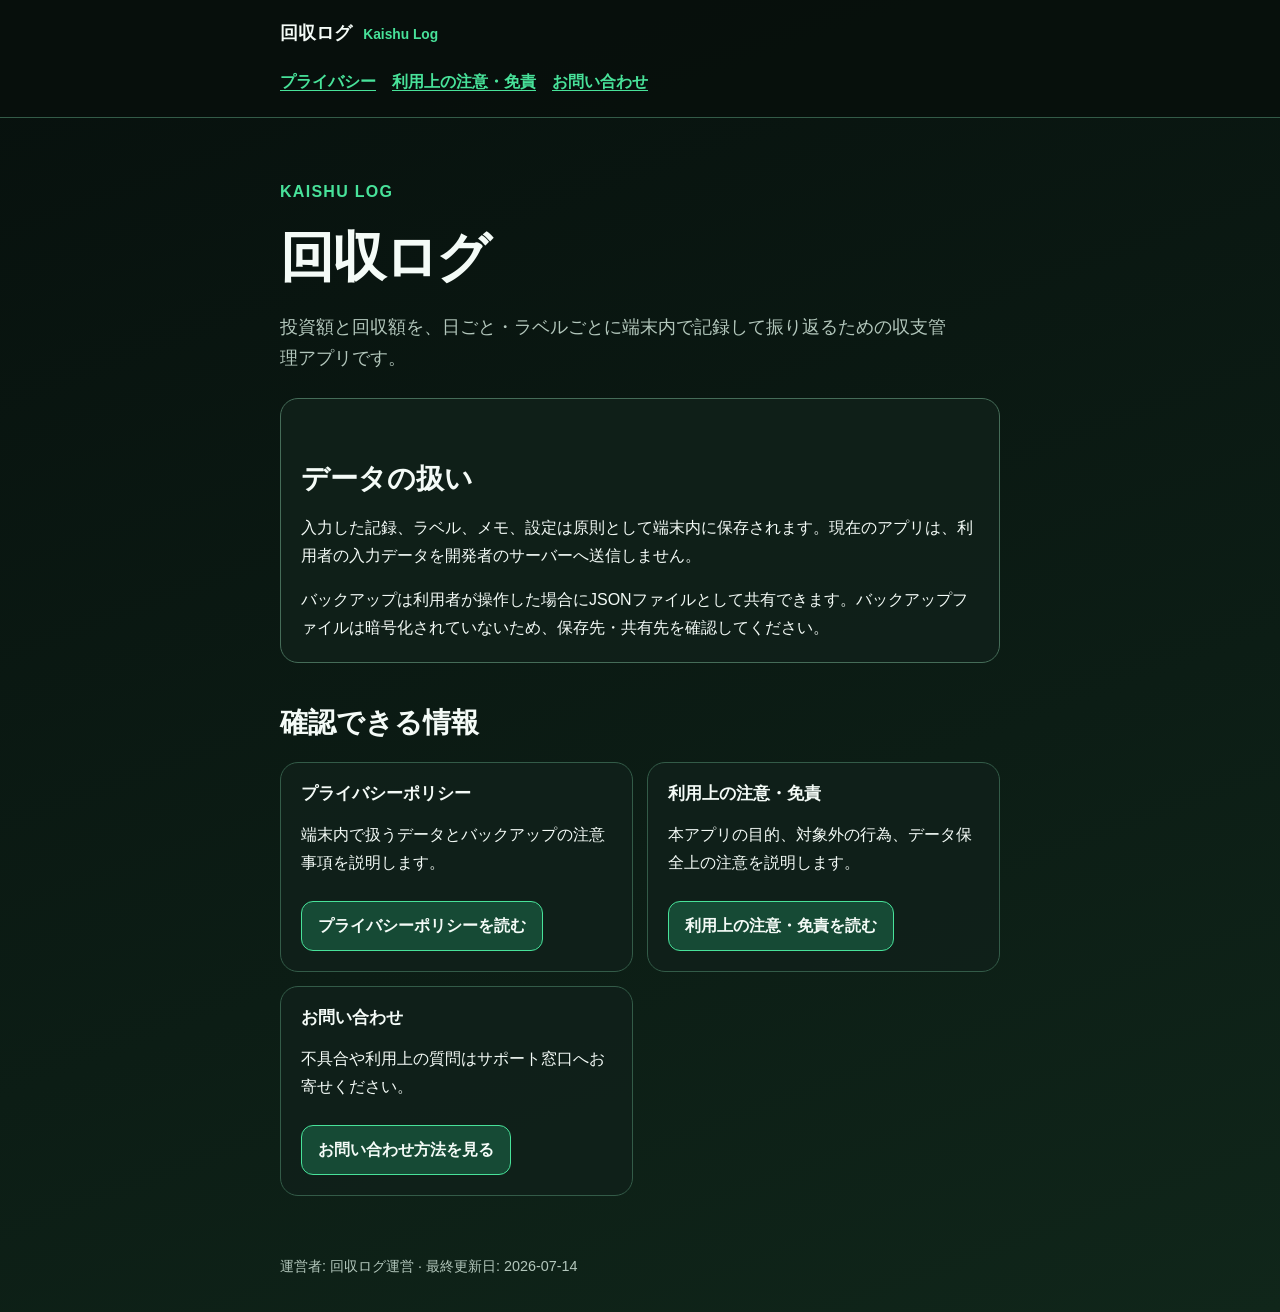
==== index.html @ 7d1dc89b "Publish Kaishu Log legal and support site" ====
<!doctype html>
<html lang="ja">
  <head>
    <meta charset="utf-8">
    <meta name="viewport" content="width=device-width, initial-scale=1">
    <meta name="description" content="回収ログは、投資額と回収額を端末内で記録・集計する収支管理アプリです。">
    <link rel="canonical" href="https://yu01blc.github.io/kaishu-log-site/">
    <link rel="icon" href="assets/favicon.svg" type="image/svg+xml">
    <link rel="stylesheet" href="assets/styles.css">
    <title>回収ログ | Kaishu Log</title>
  </head>
  <body>
    <a class="skip-link" href="#main">本文へ移動</a>
    <header>
      <div class="header-inner">
        <a class="brand" href="https://yu01blc.github.io/kaishu-log-site/">回収ログ <span>Kaishu Log</span></a>
        <nav aria-label="主要メニュー"><ul><li><a href="https://yu01blc.github.io/kaishu-log-site/privacy/">プライバシー</a></li><li><a href="https://yu01blc.github.io/kaishu-log-site/terms/">利用上の注意・免責</a></li><li><a href="https://yu01blc.github.io/kaishu-log-site/support/">お問い合わせ</a></li></ul></nav>
      </div>
    </header>
    <main id="main">
      <p class="eyebrow">Kaishu Log</p>
      <h1>回収ログ</h1>
      <p class="lead">投資額と回収額を、日ごと・ラベルごとに端末内で記録して振り返るための収支管理アプリです。</p>
      <section class="notice" aria-labelledby="data-notice"><h2 id="data-notice">データの扱い</h2><p>入力した記録、ラベル、メモ、設定は原則として端末内に保存されます。現在のアプリは、利用者の入力データを開発者のサーバーへ送信しません。</p><p>バックアップは利用者が操作した場合にJSONファイルとして共有できます。バックアップファイルは暗号化されていないため、保存先・共有先を確認してください。</p></section>
      <section aria-labelledby="links"><h2 id="links">確認できる情報</h2><div class="card-grid"><article class="card"><h3>プライバシーポリシー</h3><p>端末内で扱うデータとバックアップの注意事項を説明します。</p><a class="button-link" href="https://yu01blc.github.io/kaishu-log-site/privacy/">プライバシーポリシーを読む</a></article><article class="card"><h3>利用上の注意・免責</h3><p>本アプリの目的、対象外の行為、データ保全上の注意を説明します。</p><a class="button-link" href="https://yu01blc.github.io/kaishu-log-site/terms/">利用上の注意・免責を読む</a></article><article class="card"><h3>お問い合わせ</h3><p>不具合や利用上の質問はサポート窓口へお寄せください。</p><a class="button-link" href="https://yu01blc.github.io/kaishu-log-site/support/">お問い合わせ方法を見る</a></article></div></section>
    </main>
    <footer><p>運営者: 回収ログ運営 · 最終更新日: 2026-07-14</p></footer>
  </body>
</html>
---- assets/styles.css ----
:root {
  color-scheme: light dark;
  --bg: #07100d;
  --surface: #102019;
  --surface-raised: #173126;
  --text: #f4fbf7;
  --muted: #b3c7bc;
  --accent: #48e29a;
  --accent-strong: #0fbd67;
  --border: #335b48;
  --focus: #ffe36e;
  --danger: #ffd2d8;
  --max-width: 720px;
}

* { box-sizing: border-box; }
html { background: var(--bg); }
body {
  margin: 0;
  background: linear-gradient(160deg, #07100d 0%, #0c1d15 62%, #10261a 100%);
  color: var(--text);
  font-family: -apple-system, BlinkMacSystemFont, "Hiragino Sans", "Yu Gothic", "Noto Sans JP", sans-serif;
  font-size: 16px;
  line-height: 1.75;
  text-wrap: pretty;
}
a { color: var(--accent); text-underline-offset: 0.2em; }
a:hover { color: #a4ffd0; }
a:focus-visible, button:focus-visible { outline: 3px solid var(--focus); outline-offset: 4px; border-radius: 4px; }
header { border-bottom: 1px solid var(--border); background: rgb(7 16 13 / 92%); }
.header-inner, main, footer { width: min(100% - 32px, var(--max-width)); margin-inline: auto; }
.header-inner { padding: 18px 0 14px; }
.brand { color: var(--text); font-weight: 800; font-size: 1.1rem; text-decoration: none; }
.brand span { color: var(--accent); font-size: 0.86rem; font-weight: 700; margin-left: 0.4rem; }
nav ul { display: flex; flex-wrap: wrap; gap: 4px 16px; margin: 12px 0 0; padding: 0; list-style: none; }
nav a { display: inline-block; padding: 7px 0; font-weight: 700; }
main { padding: 44px 0 58px; }
h1, h2, h3 { line-height: 1.32; text-wrap: balance; }
h1 { margin: 0; font-size: clamp(2rem, 7vw, 3.4rem); letter-spacing: -0.04em; }
h2 { margin: 42px 0 12px; font-size: clamp(1.35rem, 4vw, 1.75rem); }
h3 { margin: 24px 0 6px; font-size: 1.05rem; }
p, li { overflow-wrap: anywhere; }
.eyebrow { color: var(--accent); font-weight: 800; letter-spacing: 0.08em; text-transform: uppercase; }
.lead { max-width: 42rem; color: var(--muted); font-size: 1.12rem; }
.notice, .card { border: 1px solid var(--border); border-radius: 18px; background: rgb(16 32 25 / 92%); padding: 20px; }
.notice { margin-top: 24px; border-color: #456c58; }
.card-grid { display: grid; gap: 14px; margin-top: 20px; }
.card h2, .card h3 { margin-top: 0; }
.card p:last-child, .notice p:last-child { margin-bottom: 0; }
.button-link { display: inline-flex; align-items: center; min-height: 48px; margin-top: 8px; padding: 10px 16px; border: 1px solid var(--accent); border-radius: 12px; background: var(--accent-muted, #164a35); color: var(--text); font-weight: 800; text-decoration: none; }
.button-link:hover { background: #245d43; color: var(--text); }
.meta { color: var(--muted); font-size: 0.94rem; }
.skip-link { position: absolute; left: 12px; top: -80px; z-index: 10; padding: 10px 14px; border-radius: 8px; background: var(--focus); color: #101010; font-weight: 800; }
.skip-link:focus { top: 12px; }
footer { padding-bottom: 32px; color: var(--muted); font-size: 0.9rem; }
footer p { margin: 0; }
@media (min-width: 620px) { .card-grid { grid-template-columns: repeat(2, minmax(0, 1fr)); } }
@media (prefers-reduced-motion: reduce) { *, *::before, *::after { scroll-behavior: auto !important; transition-duration: 0.01ms !important; animation-duration: 0.01ms !important; } }
@media (forced-colors: active) { .notice, .card, .button-link { border: 1px solid CanvasText; } }
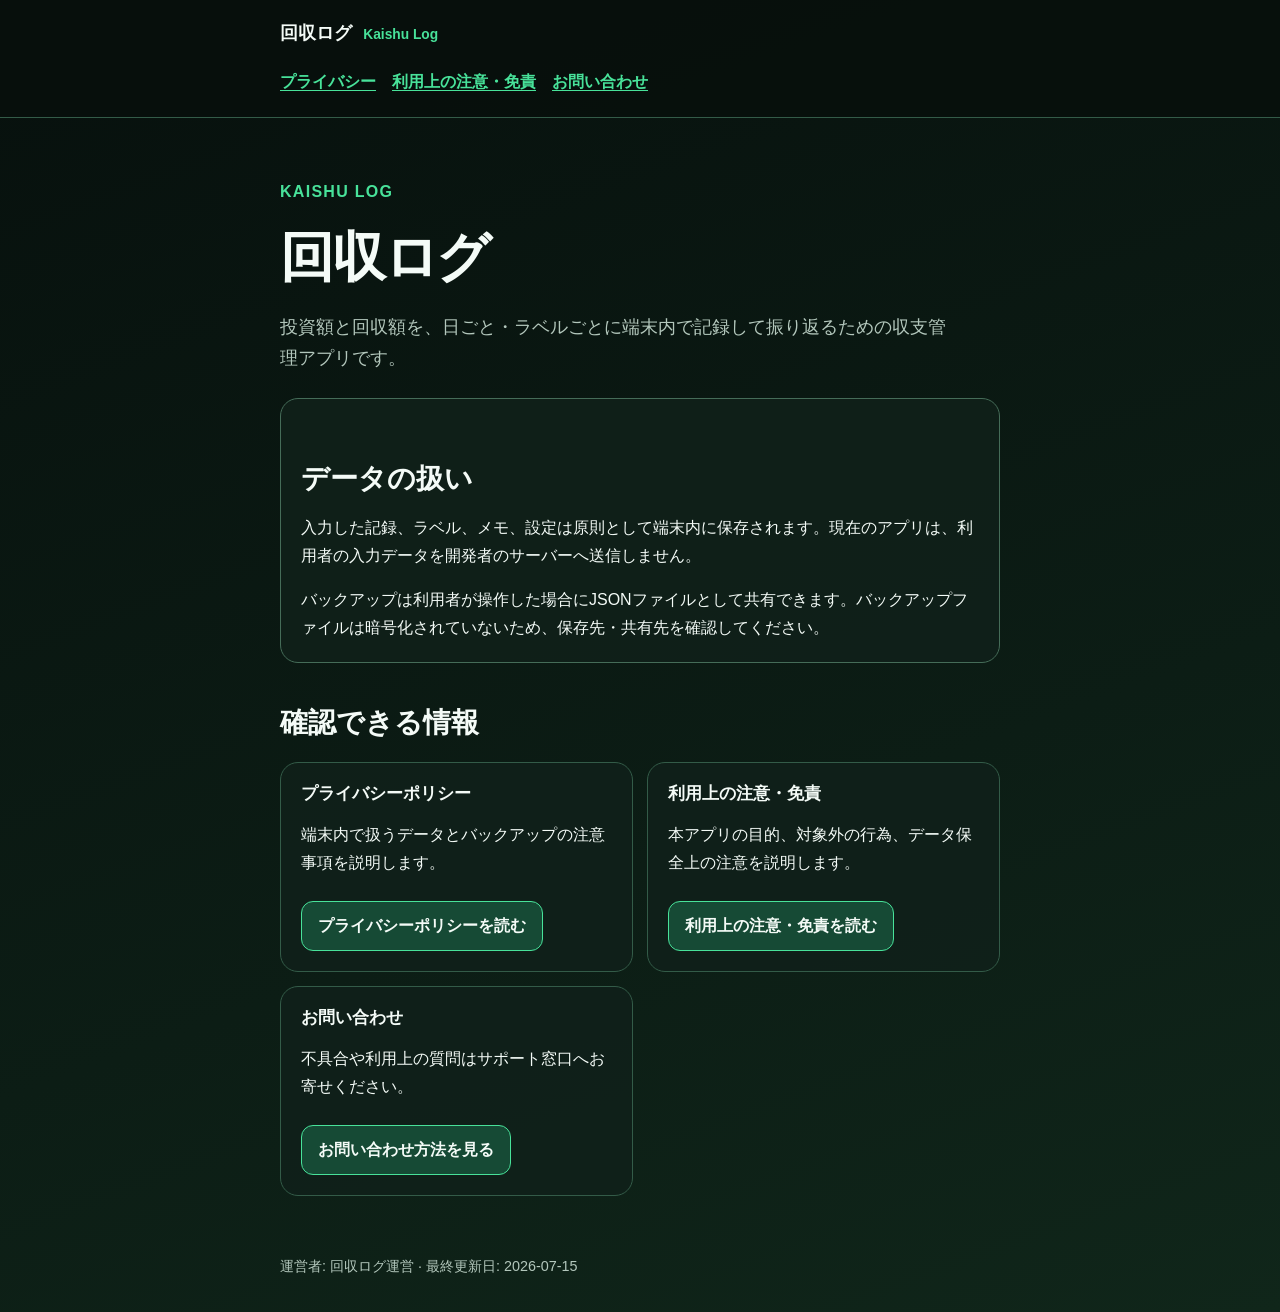
==== commit 252e4969: "Use actual Pages publication date in legal pages" ====
--- a/index.html
+++ b/index.html
@@ -24,6 +24,6 @@
       <section class="notice" aria-labelledby="data-notice"><h2 id="data-notice">データの扱い</h2><p>入力した記録、ラベル、メモ、設定は原則として端末内に保存されます。現在のアプリは、利用者の入力データを開発者のサーバーへ送信しません。</p><p>バックアップは利用者が操作した場合にJSONファイルとして共有できます。バックアップファイルは暗号化されていないため、保存先・共有先を確認してください。</p></section>
       <section aria-labelledby="links"><h2 id="links">確認できる情報</h2><div class="card-grid"><article class="card"><h3>プライバシーポリシー</h3><p>端末内で扱うデータとバックアップの注意事項を説明します。</p><a class="button-link" href="https://yu01blc.github.io/kaishu-log-site/privacy/">プライバシーポリシーを読む</a></article><article class="card"><h3>利用上の注意・免責</h3><p>本アプリの目的、対象外の行為、データ保全上の注意を説明します。</p><a class="button-link" href="https://yu01blc.github.io/kaishu-log-site/terms/">利用上の注意・免責を読む</a></article><article class="card"><h3>お問い合わせ</h3><p>不具合や利用上の質問はサポート窓口へお寄せください。</p><a class="button-link" href="https://yu01blc.github.io/kaishu-log-site/support/">お問い合わせ方法を見る</a></article></div></section>
     </main>
-    <footer><p>運営者: 回収ログ運営 · 最終更新日: 2026-07-14</p></footer>
+    <footer><p>運営者: 回収ログ運営 · 最終更新日: 2026-07-15</p></footer>
   </body>
 </html>
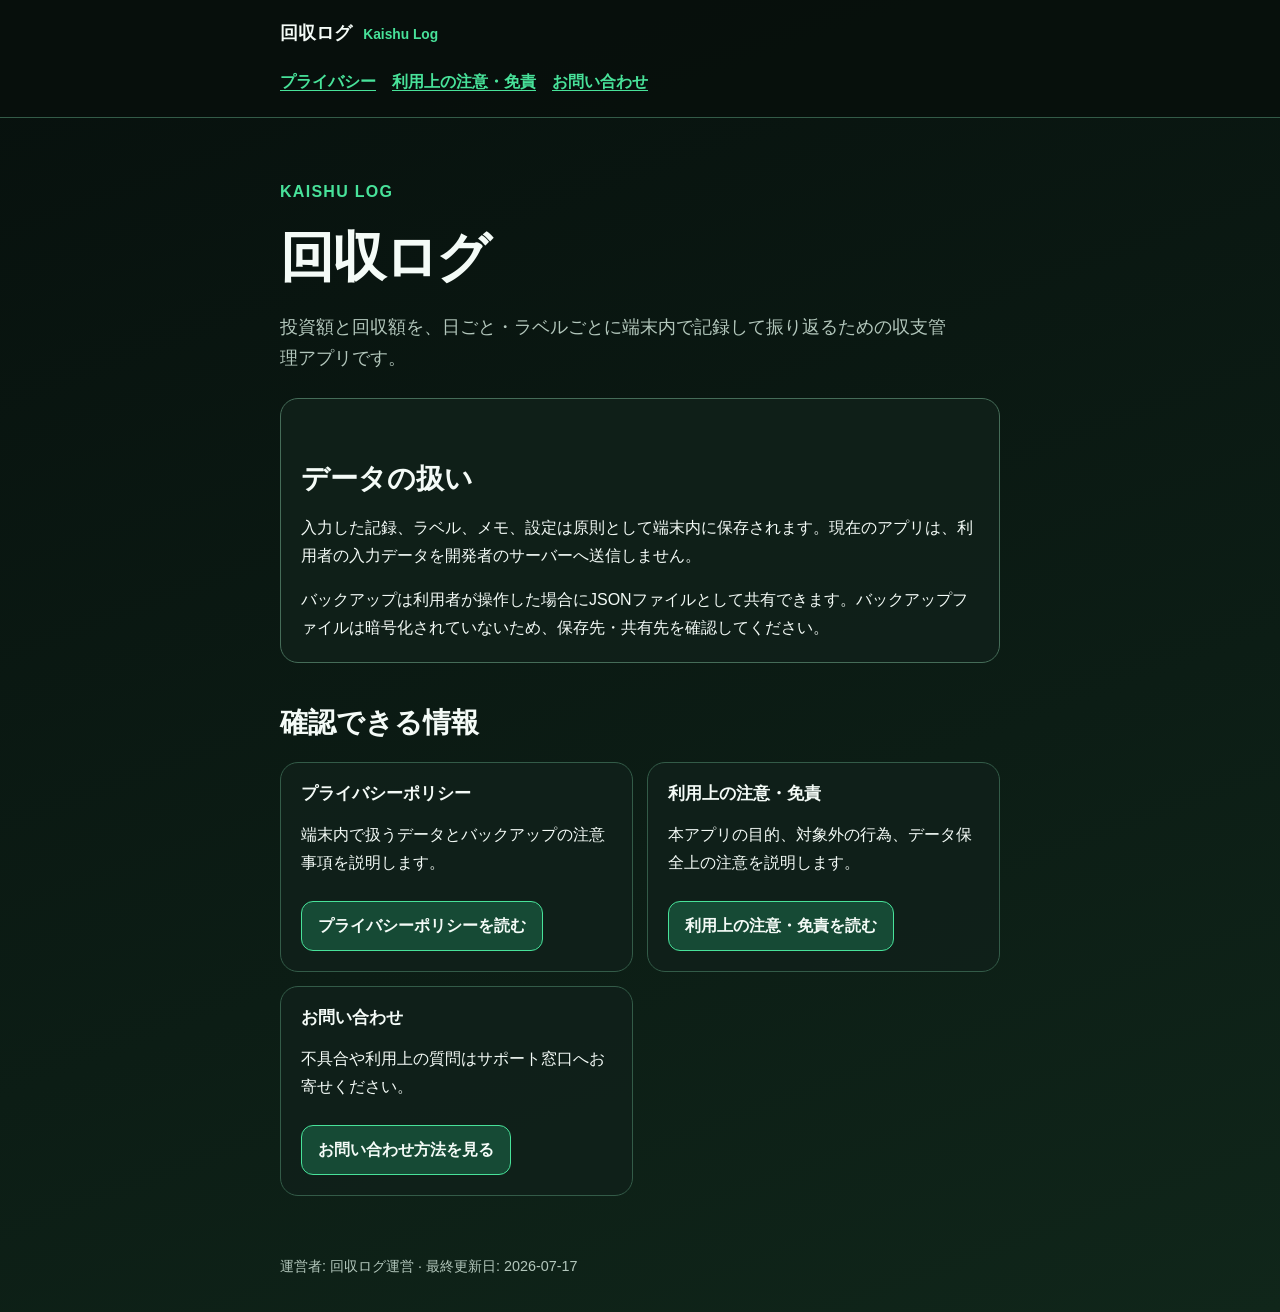
==== commit ed5deaa6: "Align public legal update dates" ====
--- a/index.html
+++ b/index.html
@@ -24,6 +24,6 @@
       <section class="notice" aria-labelledby="data-notice"><h2 id="data-notice">データの扱い</h2><p>入力した記録、ラベル、メモ、設定は原則として端末内に保存されます。現在のアプリは、利用者の入力データを開発者のサーバーへ送信しません。</p><p>バックアップは利用者が操作した場合にJSONファイルとして共有できます。バックアップファイルは暗号化されていないため、保存先・共有先を確認してください。</p></section>
       <section aria-labelledby="links"><h2 id="links">確認できる情報</h2><div class="card-grid"><article class="card"><h3>プライバシーポリシー</h3><p>端末内で扱うデータとバックアップの注意事項を説明します。</p><a class="button-link" href="https://yu01blc.github.io/kaishu-log-site/privacy/">プライバシーポリシーを読む</a></article><article class="card"><h3>利用上の注意・免責</h3><p>本アプリの目的、対象外の行為、データ保全上の注意を説明します。</p><a class="button-link" href="https://yu01blc.github.io/kaishu-log-site/terms/">利用上の注意・免責を読む</a></article><article class="card"><h3>お問い合わせ</h3><p>不具合や利用上の質問はサポート窓口へお寄せください。</p><a class="button-link" href="https://yu01blc.github.io/kaishu-log-site/support/">お問い合わせ方法を見る</a></article></div></section>
     </main>
-    <footer><p>運営者: 回収ログ運営 · 最終更新日: 2026-07-15</p></footer>
+    <footer><p>運営者: 回収ログ運営 · 最終更新日: 2026-07-17</p></footer>
   </body>
 </html>
--- a/assets/styles.css
+++ b/assets/styles.css
@@ -13,47 +13,207 @@
   --max-width: 720px;
 }
 
-* { box-sizing: border-box; }
-html { background: var(--bg); }
+* {
+  box-sizing: border-box;
+}
+html {
+  background: var(--bg);
+}
 body {
   margin: 0;
   background: linear-gradient(160deg, #07100d 0%, #0c1d15 62%, #10261a 100%);
   color: var(--text);
-  font-family: -apple-system, BlinkMacSystemFont, "Hiragino Sans", "Yu Gothic", "Noto Sans JP", sans-serif;
+  font-family:
+    -apple-system, BlinkMacSystemFont, "Hiragino Sans", "Yu Gothic",
+    "Noto Sans JP", sans-serif;
   font-size: 16px;
   line-height: 1.75;
   text-wrap: pretty;
 }
-a { color: var(--accent); text-underline-offset: 0.2em; }
-a:hover { color: #a4ffd0; }
-a:focus-visible, button:focus-visible { outline: 3px solid var(--focus); outline-offset: 4px; border-radius: 4px; }
-header { border-bottom: 1px solid var(--border); background: rgb(7 16 13 / 92%); }
-.header-inner, main, footer { width: min(100% - 32px, var(--max-width)); margin-inline: auto; }
-.header-inner { padding: 18px 0 14px; }
-.brand { color: var(--text); font-weight: 800; font-size: 1.1rem; text-decoration: none; }
-.brand span { color: var(--accent); font-size: 0.86rem; font-weight: 700; margin-left: 0.4rem; }
-nav ul { display: flex; flex-wrap: wrap; gap: 4px 16px; margin: 12px 0 0; padding: 0; list-style: none; }
-nav a { display: inline-block; padding: 7px 0; font-weight: 700; }
-main { padding: 44px 0 58px; }
-h1, h2, h3 { line-height: 1.32; text-wrap: balance; }
-h1 { margin: 0; font-size: clamp(2rem, 7vw, 3.4rem); letter-spacing: -0.04em; }
-h2 { margin: 42px 0 12px; font-size: clamp(1.35rem, 4vw, 1.75rem); }
-h3 { margin: 24px 0 6px; font-size: 1.05rem; }
-p, li { overflow-wrap: anywhere; }
-.eyebrow { color: var(--accent); font-weight: 800; letter-spacing: 0.08em; text-transform: uppercase; }
-.lead { max-width: 42rem; color: var(--muted); font-size: 1.12rem; }
-.notice, .card { border: 1px solid var(--border); border-radius: 18px; background: rgb(16 32 25 / 92%); padding: 20px; }
-.notice { margin-top: 24px; border-color: #456c58; }
-.card-grid { display: grid; gap: 14px; margin-top: 20px; }
-.card h2, .card h3 { margin-top: 0; }
-.card p:last-child, .notice p:last-child { margin-bottom: 0; }
-.button-link { display: inline-flex; align-items: center; min-height: 48px; margin-top: 8px; padding: 10px 16px; border: 1px solid var(--accent); border-radius: 12px; background: var(--accent-muted, #164a35); color: var(--text); font-weight: 800; text-decoration: none; }
-.button-link:hover { background: #245d43; color: var(--text); }
-.meta { color: var(--muted); font-size: 0.94rem; }
-.skip-link { position: absolute; left: 12px; top: -80px; z-index: 10; padding: 10px 14px; border-radius: 8px; background: var(--focus); color: #101010; font-weight: 800; }
-.skip-link:focus { top: 12px; }
-footer { padding-bottom: 32px; color: var(--muted); font-size: 0.9rem; }
-footer p { margin: 0; }
-@media (min-width: 620px) { .card-grid { grid-template-columns: repeat(2, minmax(0, 1fr)); } }
-@media (prefers-reduced-motion: reduce) { *, *::before, *::after { scroll-behavior: auto !important; transition-duration: 0.01ms !important; animation-duration: 0.01ms !important; } }
-@media (forced-colors: active) { .notice, .card, .button-link { border: 1px solid CanvasText; } }
+a {
+  color: var(--accent);
+  text-underline-offset: 0.2em;
+}
+a:hover {
+  color: #a4ffd0;
+}
+a:focus-visible,
+button:focus-visible {
+  outline: 3px solid var(--focus);
+  outline-offset: 4px;
+  border-radius: 4px;
+}
+header {
+  border-bottom: 1px solid var(--border);
+  background: rgb(7 16 13 / 92%);
+}
+.header-inner,
+main,
+footer {
+  width: min(100% - 32px, var(--max-width));
+  margin-inline: auto;
+}
+.header-inner {
+  padding: 18px 0 14px;
+}
+.brand {
+  color: var(--text);
+  font-weight: 800;
+  font-size: 1.1rem;
+  text-decoration: none;
+}
+.brand span {
+  color: var(--accent);
+  font-size: 0.86rem;
+  font-weight: 700;
+  margin-left: 0.4rem;
+}
+nav ul {
+  display: flex;
+  flex-wrap: wrap;
+  gap: 4px 16px;
+  margin: 12px 0 0;
+  padding: 0;
+  list-style: none;
+}
+nav a {
+  display: inline-block;
+  padding: 7px 0;
+  font-weight: 700;
+}
+main {
+  padding: 44px 0 58px;
+}
+h1,
+h2,
+h3 {
+  line-height: 1.32;
+  text-wrap: balance;
+}
+h1 {
+  margin: 0;
+  font-size: clamp(2rem, 7vw, 3.4rem);
+  letter-spacing: -0.04em;
+}
+h2 {
+  margin: 42px 0 12px;
+  font-size: clamp(1.35rem, 4vw, 1.75rem);
+}
+h3 {
+  margin: 24px 0 6px;
+  font-size: 1.05rem;
+}
+p,
+li {
+  overflow-wrap: anywhere;
+}
+.eyebrow {
+  color: var(--accent);
+  font-weight: 800;
+  letter-spacing: 0.08em;
+  text-transform: uppercase;
+}
+.lead {
+  max-width: 42rem;
+  color: var(--muted);
+  font-size: 1.12rem;
+}
+.notice,
+.card {
+  border: 1px solid var(--border);
+  border-radius: 18px;
+  background: rgb(16 32 25 / 92%);
+  padding: 20px;
+}
+.notice {
+  margin-top: 24px;
+  border-color: #456c58;
+}
+.card-grid {
+  display: grid;
+  gap: 14px;
+  margin-top: 20px;
+}
+.card h2,
+.card h3 {
+  margin-top: 0;
+}
+.card p:last-child,
+.notice p:last-child {
+  margin-bottom: 0;
+}
+.button-link {
+  display: inline-flex;
+  align-items: center;
+  min-height: 48px;
+  margin-top: 8px;
+  padding: 10px 16px;
+  border: 1px solid var(--accent);
+  border-radius: 12px;
+  background: var(--accent-muted, #164a35);
+  color: var(--text);
+  font-weight: 800;
+  text-decoration: none;
+}
+.button-link:hover {
+  background: #245d43;
+  color: var(--text);
+}
+.meta {
+  color: var(--muted);
+  font-size: 0.94rem;
+}
+.contact-template {
+  overflow-x: auto;
+  padding: 16px;
+  border: 1px solid var(--border);
+  border-radius: 12px;
+  background: rgb(7 16 13 / 55%);
+  color: var(--text);
+  font: inherit;
+  line-height: 1.75;
+  white-space: pre-wrap;
+}
+.skip-link {
+  position: absolute;
+  left: 12px;
+  top: -80px;
+  z-index: 10;
+  padding: 10px 14px;
+  border-radius: 8px;
+  background: var(--focus);
+  color: #101010;
+  font-weight: 800;
+}
+.skip-link:focus {
+  top: 12px;
+}
+footer {
+  padding-bottom: 32px;
+  color: var(--muted);
+  font-size: 0.9rem;
+}
+footer p {
+  margin: 0;
+}
+@media (min-width: 620px) {
+  .card-grid {
+    grid-template-columns: repeat(2, minmax(0, 1fr));
+  }
+}
+@media (prefers-reduced-motion: reduce) {
+  *,
+  *::before,
+  *::after {
+    scroll-behavior: auto !important;
+    transition-duration: 0.01ms !important;
+    animation-duration: 0.01ms !important;
+  }
+}
+@media (forced-colors: active) {
+  .notice,
+  .card,
+  .button-link {
+    border: 1px solid CanvasText;
+  }
+}
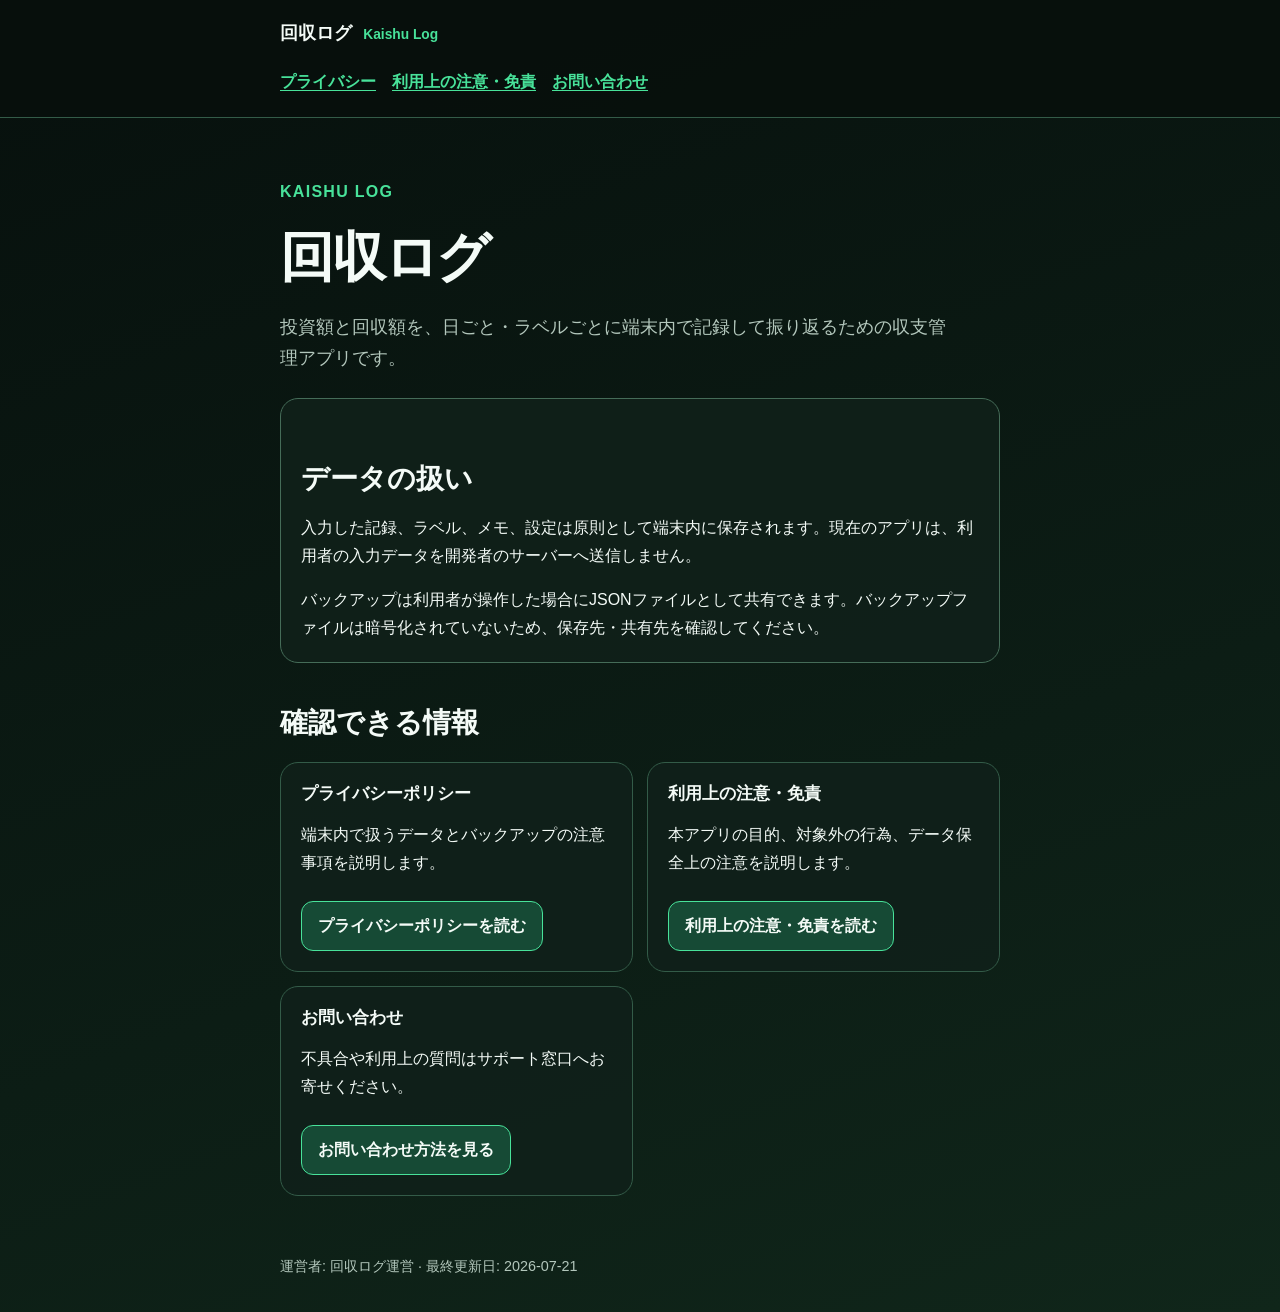
==== commit f7ea16e6: "Align public legal dates and Google ads links" ====
--- a/index.html
+++ b/index.html
@@ -24,6 +24,6 @@
       <section class="notice" aria-labelledby="data-notice"><h2 id="data-notice">データの扱い</h2><p>入力した記録、ラベル、メモ、設定は原則として端末内に保存されます。現在のアプリは、利用者の入力データを開発者のサーバーへ送信しません。</p><p>バックアップは利用者が操作した場合にJSONファイルとして共有できます。バックアップファイルは暗号化されていないため、保存先・共有先を確認してください。</p></section>
       <section aria-labelledby="links"><h2 id="links">確認できる情報</h2><div class="card-grid"><article class="card"><h3>プライバシーポリシー</h3><p>端末内で扱うデータとバックアップの注意事項を説明します。</p><a class="button-link" href="https://yu01blc.github.io/kaishu-log-site/privacy/">プライバシーポリシーを読む</a></article><article class="card"><h3>利用上の注意・免責</h3><p>本アプリの目的、対象外の行為、データ保全上の注意を説明します。</p><a class="button-link" href="https://yu01blc.github.io/kaishu-log-site/terms/">利用上の注意・免責を読む</a></article><article class="card"><h3>お問い合わせ</h3><p>不具合や利用上の質問はサポート窓口へお寄せください。</p><a class="button-link" href="https://yu01blc.github.io/kaishu-log-site/support/">お問い合わせ方法を見る</a></article></div></section>
     </main>
-    <footer><p>運営者: 回収ログ運営 · 最終更新日: 2026-07-17</p></footer>
+    <footer><p>運営者: 回収ログ運営 · 最終更新日: 2026-07-21</p></footer>
   </body>
 </html>
